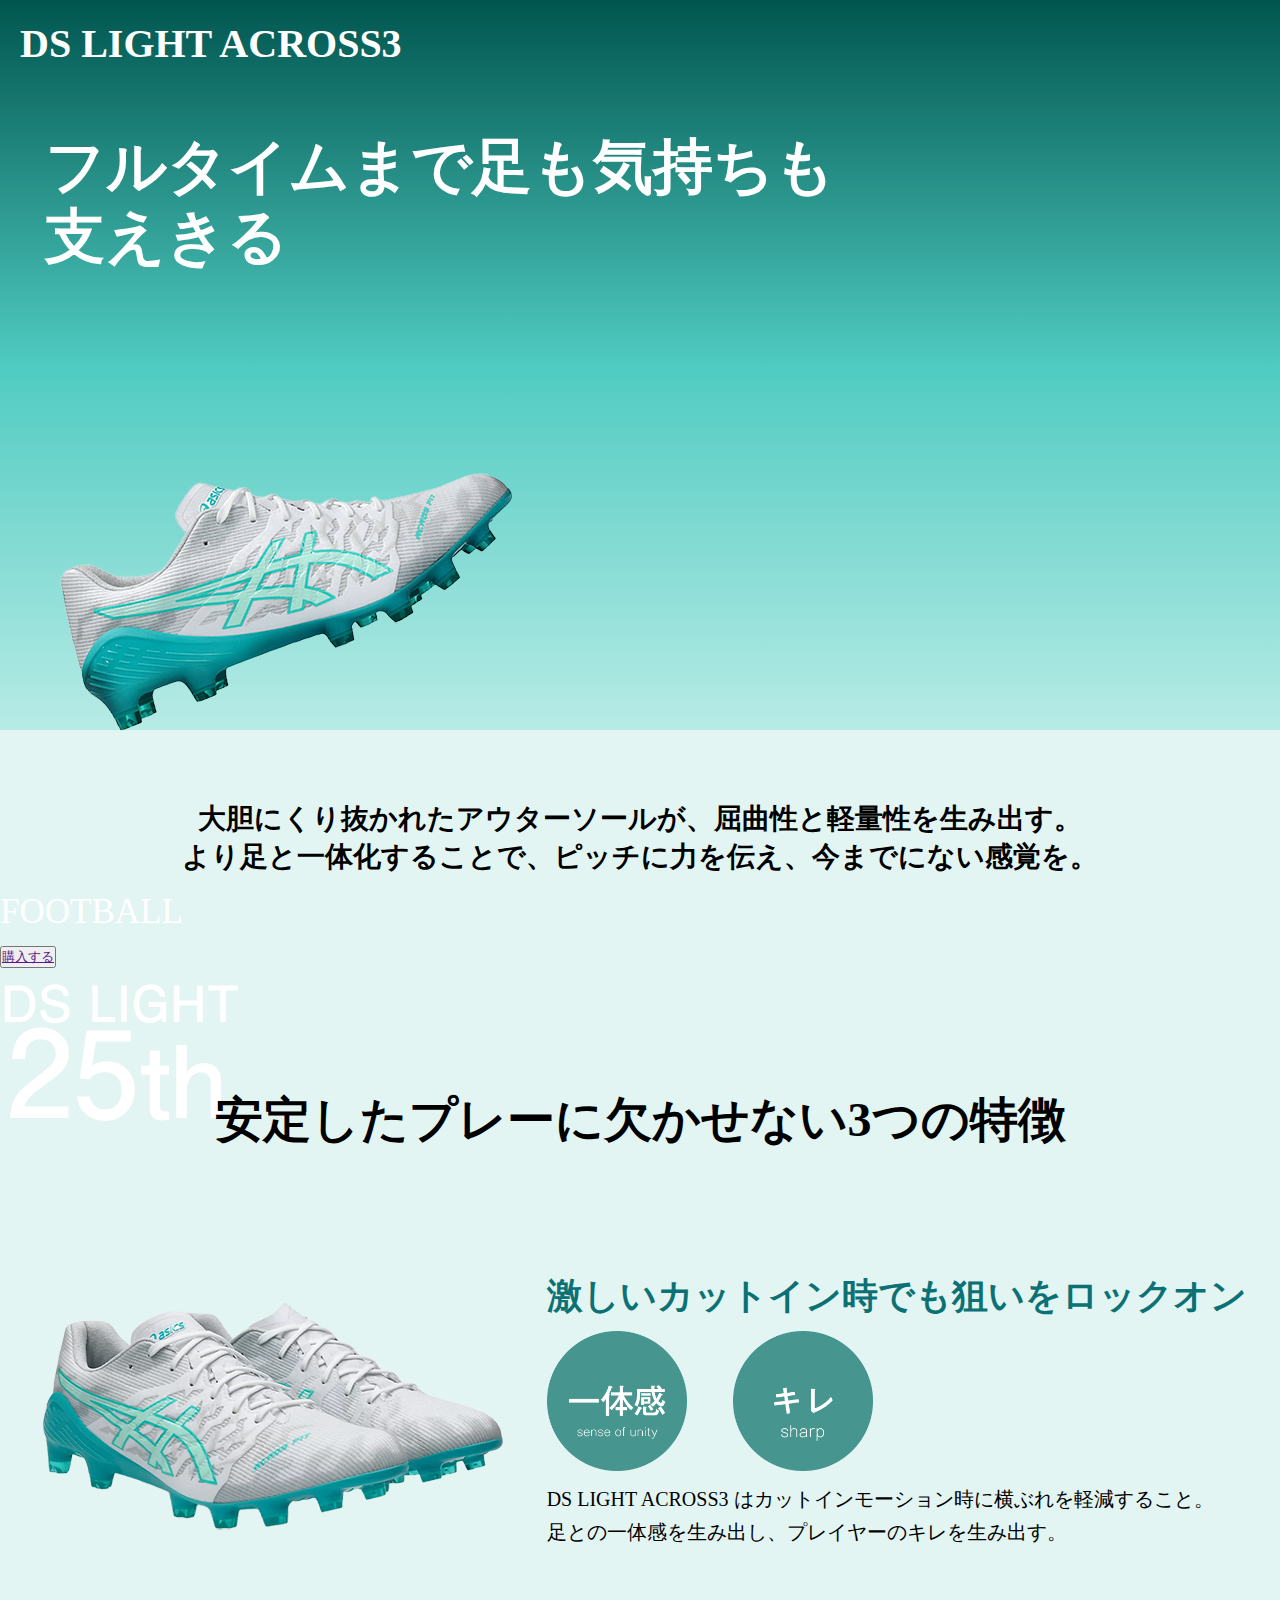
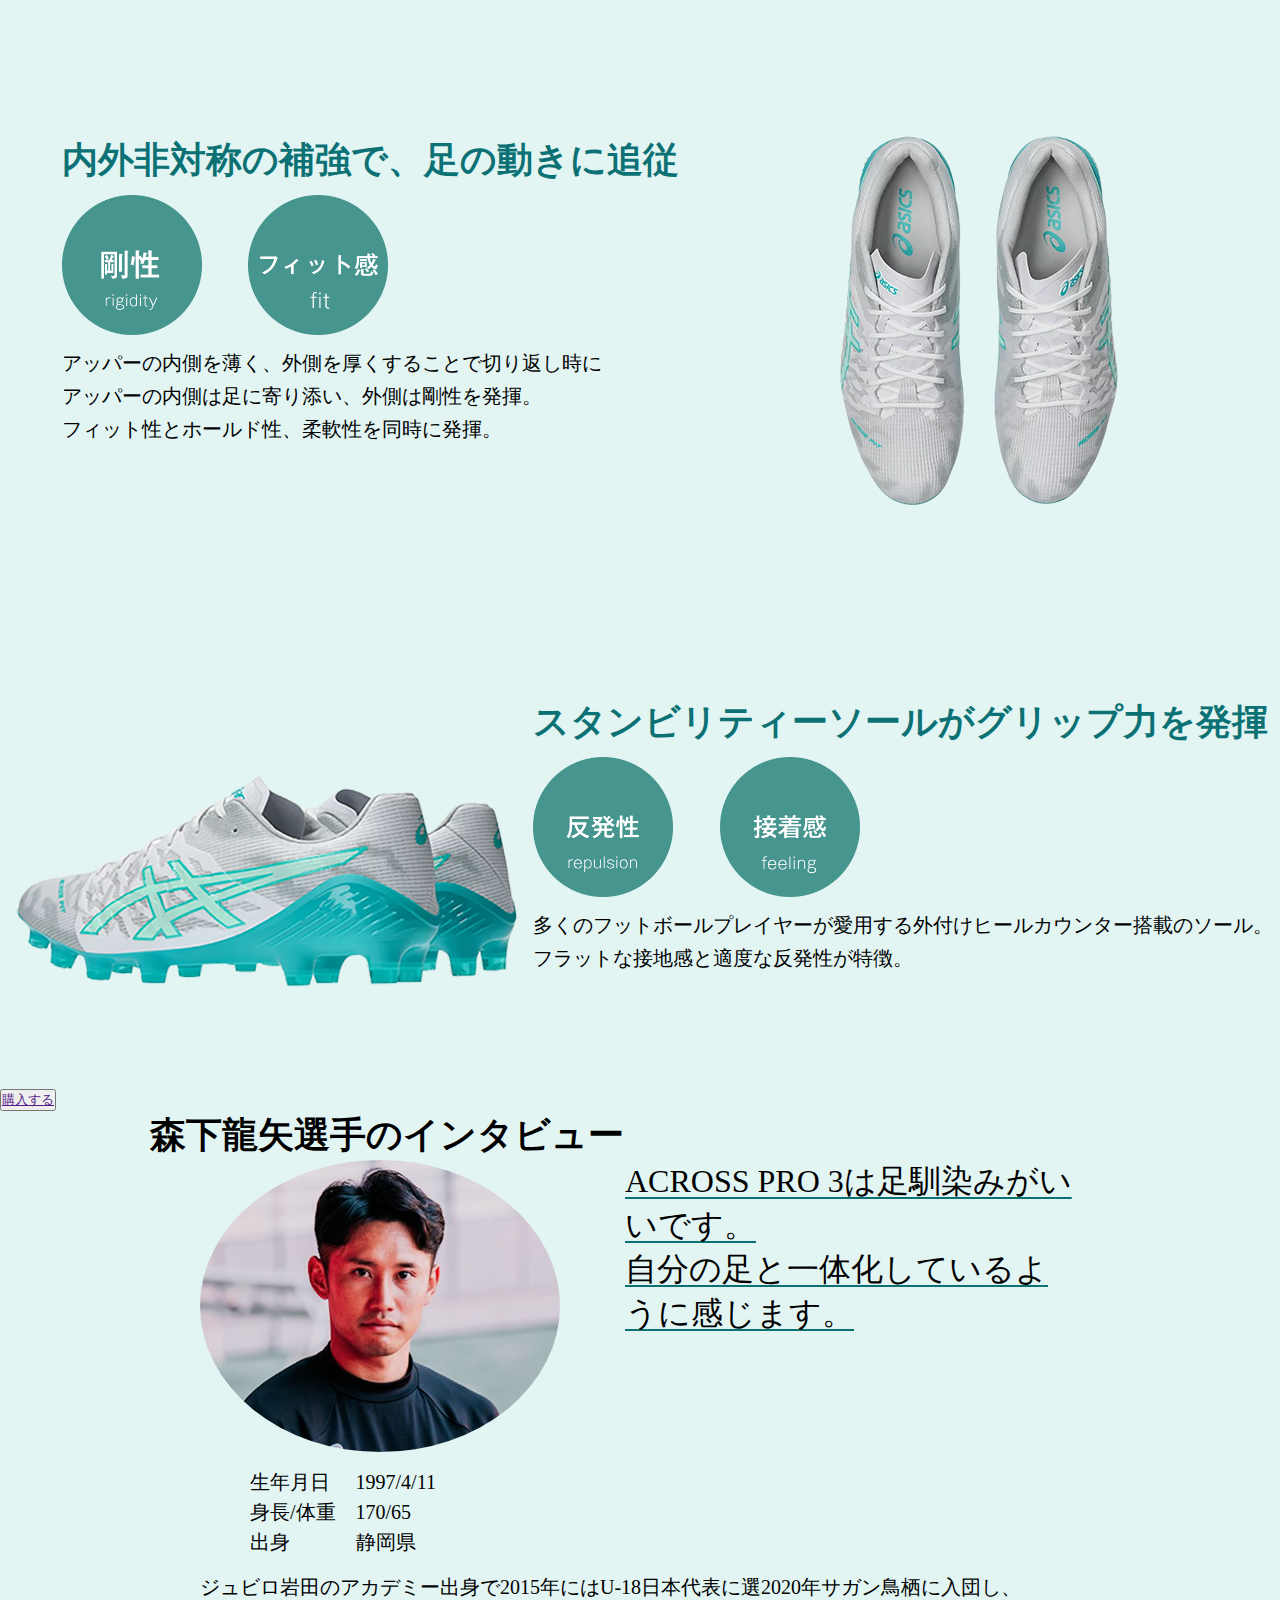
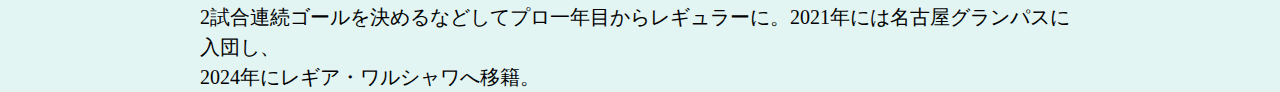
==== LP.html @ ebbb19d8 "テスト変更" ====
<!DOCTYPE html>
<html lang="ja">
<head>
    <meta charset="UTF-8">
    <meta name="viewport" content="width=device-width, initial-scale=1.0">
    <title>LP</title>
    <link rel="stylesheet" href="LP.css">
</head>
<body>
    <div></div>
    <section class="top">
        <h1>DS LIGHT ACROSS3</h1>
        <h2>フルタイムまで足も気持ちも<br>
            支えきる
        </h2>
        <picture class="top_img"><img src="img/top_light.png" alt="DS LIGHT ACROSS3写真"></picture>
        <p>FOOTBALL</p>
        <picture class="top_anniversary"><img src="img/25anniversary.png" alt="25周年記念"></picture>
    </section>

    <section class="main">
        <section class="explanation">
            <h1>大胆にくり抜かれたアウターソールが、屈曲性と軽量性を生み出す。<br>
                より足と一体化することで、ピッチに力を伝え、今までにない感覚を。</h1>
                <div>
                    <button><a href="">購入する</a></button>
                </div>
        </section>

        <section class="features">
            <h1>安定したプレーに欠かせない3つの特徴</h1>
        </section>
        <div class="sense_wrap">
            <picture><img src="img/main_3step_1.png" alt="DS LIGHT ACROSS3写真"></picture>
            <div class="sense_txt">
                <h2>激しいカットイン時でも狙いをロックオン</h2>
                <picture class="sense"><img src="img/sense_of_unity.png" alt="一体感"></picture>
                <picture class="sharp"><img src="img/sharp.png" alt="キレ"></picture>
                <p>DS LIGHT ACROSS3 はカットインモーション時に横ぶれを軽減すること。<br>
                    足との一体感を生み出し、プレイヤーのキレを生み出す。
                </p>
            </div>
        </div>

        <div class="rigidity_wrap">
            <div class="rigidity_txt">
                <h2>内外非対称の補強で、足の動きに追従</h2>
                <picture class="rigidity"><img src="img/rigidity.png" alt="剛性"></picture>
                <picture class="fit"><img src="img/fit.png" alt="フィット感"></picture>
                <p>
                    アッパーの内側を薄く、外側を厚くすることで切り返し時に<br>
                    アッパーの内側は足に寄り添い、外側は剛性を発揮。<br>
                    フィット性とホールド性、柔軟性を同時に発揮。
                </p>
            </div>
            <picture><img src="img/main_3step_2.png" alt="DS LIGHT ACROSS3写真"></picture>
        </div>

        <div class="repulsion_wrap">
            <picture><img src="img/main_3step_3.png" alt="DS LIGHT ACROSS3写真"></picture>
            <div class="repulsion_txt">
                <h2>スタンビリティーソールがグリップ力を発揮</h2>
                <picture class="repulsion"><img src="img/repulsion.png" alt="反発性"></picture>
                <picture class="feeling"><img src="img/feeling.png" alt="接着感"></picture>
                <p>
                    多くのフットボールプレイヤーが愛用する外付けヒールカウンター搭載のソール。<br>
                    フラットな接地感と適度な反発性が特徴。
                </p>
            </div>
        </div>

        <div>
            <button><a href="">購入する</a></button>
        </div>

        <div class="interview_wrap">
            <h1>森下龍矢選手のインタビュー</h1>
            <div class="interview">
                <img src="img/morishita.png" alt="森下龍矢選手">
                <p>
                    <span class="underline">
                        ACROSS PRO 3は足馴染みがいいです。<br>
                        自分の足と一体化しているように感じます。
                    </span>
                </p>
            </div>
            <div class="information_wrap">
                <div class="information">
                    <p>生年月日</p>
                    <p>身長/体重</p>
                    <p>出身</p>
                </div>
                <div class="information_detail">
                    <p>1997/4/11</p>
                    <p>170/65</p>
                    <p>静岡県</p>
                </div>
            </div>
            <p class="career">ジュビロ岩田のアカデミー出身で2015年にはU-18日本代表に選2020年サガン鳥栖に入団し、<br>
                2試合連続ゴールを決めるなどしてプロ一年目からレギュラーに。2021年には名古屋グランパスに入団し、<br>
                2024年にレギア・ワルシャワへ移籍。
            </p>
        </div>

    </section>
</body>
</html>
---- LP.css ----
*{
    margin: 0;
    padding: 0;
}

html{
    font-size: 62.5%;
}


.top{
    background: linear-gradient(#00564f,#4FCBC1,#B8EBE6);
    height: 73rem;
}


.top>h1{
    font-size: 4rem;
    color: #fff;
    font-family: 'A P-OTF Antique AN4+ ProN',serif;
    padding: 2rem;
}



.top>h2{
    font-size: 6rem;
    color: #fff;
    font-family: 'A P-OTF Futo Go B101 Pr6N',serif;
    line-height: 7rem;
    margin: 4.5rem;
}



.top>p{
    font-size: 3.5rem;
    color: #fff;
    font-family: 'A P-OTF Futo Go B101 Pr6N',serif;
}

.main{
    background-color: #E2F5F3;
}

.explanation>h1{
    font-size: 2.8rem;
    text-align: center;
    padding: 7rem;
}

.explanation>button{
    text-align: center;
}



.features h1{
    font-size: 4.8rem;
    font-family: 'A P-OTF Gothic MB101KS+ ProN', serif;
    text-align: center;
    margin: 12rem auto;
}

.sense_wrap{
    display: flex;
    justify-content: space-evenly;
}

.sense_txt{
    text-align: left;
}

.sense_txt h2{
    font-size: 3.6rem;
    font-family: 'A P-OTF Gothic MB101KS+ ProN', serif;
    color: #0B7174;
    margin-bottom: 1rem;
}

.sense_txt img{
    width: 14rem;
    height: 14rem;
}

.sense{
    margin-right: 2.2rem;
}

.sharp{
    margin-left: 2.2rem;
}

.sense_txt p{
    font-size: 2rem;
    font-family: 'A P-OTF Gothic MB101KS+ ProN', serif;
    font-weight: lighter;
    margin-top: 1rem;
    line-height: 3.3rem;
}

.rigidity_wrap{
    display: flex;
    justify-content: space-evenly;
    margin-top: 15rem;
}

.rigidity_txt{
    text-align: left;
}

.rigidity_txt h2{
    font-size: 3.6rem;
    font-family: 'A P-OTF Gothic MB101KS+ ProN', serif;
    color: #0B7174;
    margin-bottom: 1rem;
}

.rigidity_txt img{
    width: 14rem;
    height: 14rem;
}

.rigidity{
    margin-right: 2.2rem;
}

.fit{
    margin-left: 2.2rem;
}

.rigidity_txt p{
    font-size: 2rem;
    font-family: 'A P-OTF Gothic MB101KS+ ProN', serif;
    font-weight: lighter;
    margin-top: 1rem;
    line-height: 3.3rem;
}

.repulsion_wrap{
    display: flex;
    justify-content: space-evenly;
    margin-top: 15rem;
}

.repulsion_txt{
    text-align: left;
}

.repulsion_txt h2{
    font-size: 3.6rem;
    font-family: 'A P-OTF Gothic MB101KS+ ProN', serif;
    color: #0B7174;
    margin-bottom: 1rem;
}

.repulsion_txt img{
    width: 14rem;
    height: 14rem;
}

.repulsion{
    margin-right: 2.2rem;
}

.feeling{
    margin-left: 2.2rem;
}

.repulsion_txt p{
    font-size: 2rem;
    font-family: 'A P-OTF Gothic MB101KS+ ProN', serif;
    font-weight: lighter;
    margin-top: 1rem;
    line-height: 3.3rem;
}

.interview_wrap>h1{
    font-size: 3.6rem;
    font-family: 'A P-OTF Gothic MB101KS+ ProN', serif;
    text-align: left;
    margin-left: 15rem;
}

.interview{
    display: flex;
    gap: 6.5rem;
    margin: 0 20rem;
}

.interview img{
    border-radius: 50%;
}

.interview p{
    font-size: 3.2rem;
    font-family: 'A P-OTF Gothic MB101KS+ ProN', serif;
}

.information_wrap{
    display: flex;
    line-height: 3rem;
    margin: 1.5rem 25rem;
}
.career{
    font-size: 2rem;
    font-family: 'A P-OTF Gothic MB101KS+ ProN', serif;
    font-weight: lighter;
    text-align: left;
    line-height: 3rem;
    margin: 0 20rem;
}


.information p{
    font-size: 2rem;
    font-family: 'A P-OTF Gothic MB101KS+ ProN', serif;
}

.information_detail{
    font-size: 2rem;
    font-family: 'A P-OTF Gothic MB101KS+ ProN', serif;
    margin-left: 2rem;
}

.underline{
    text-decoration: underline;
    text-decoration-color: #0B7174;
    text-decoration-thickness: 0.2rem;
    text-underline-offset: 0.5rem;
}
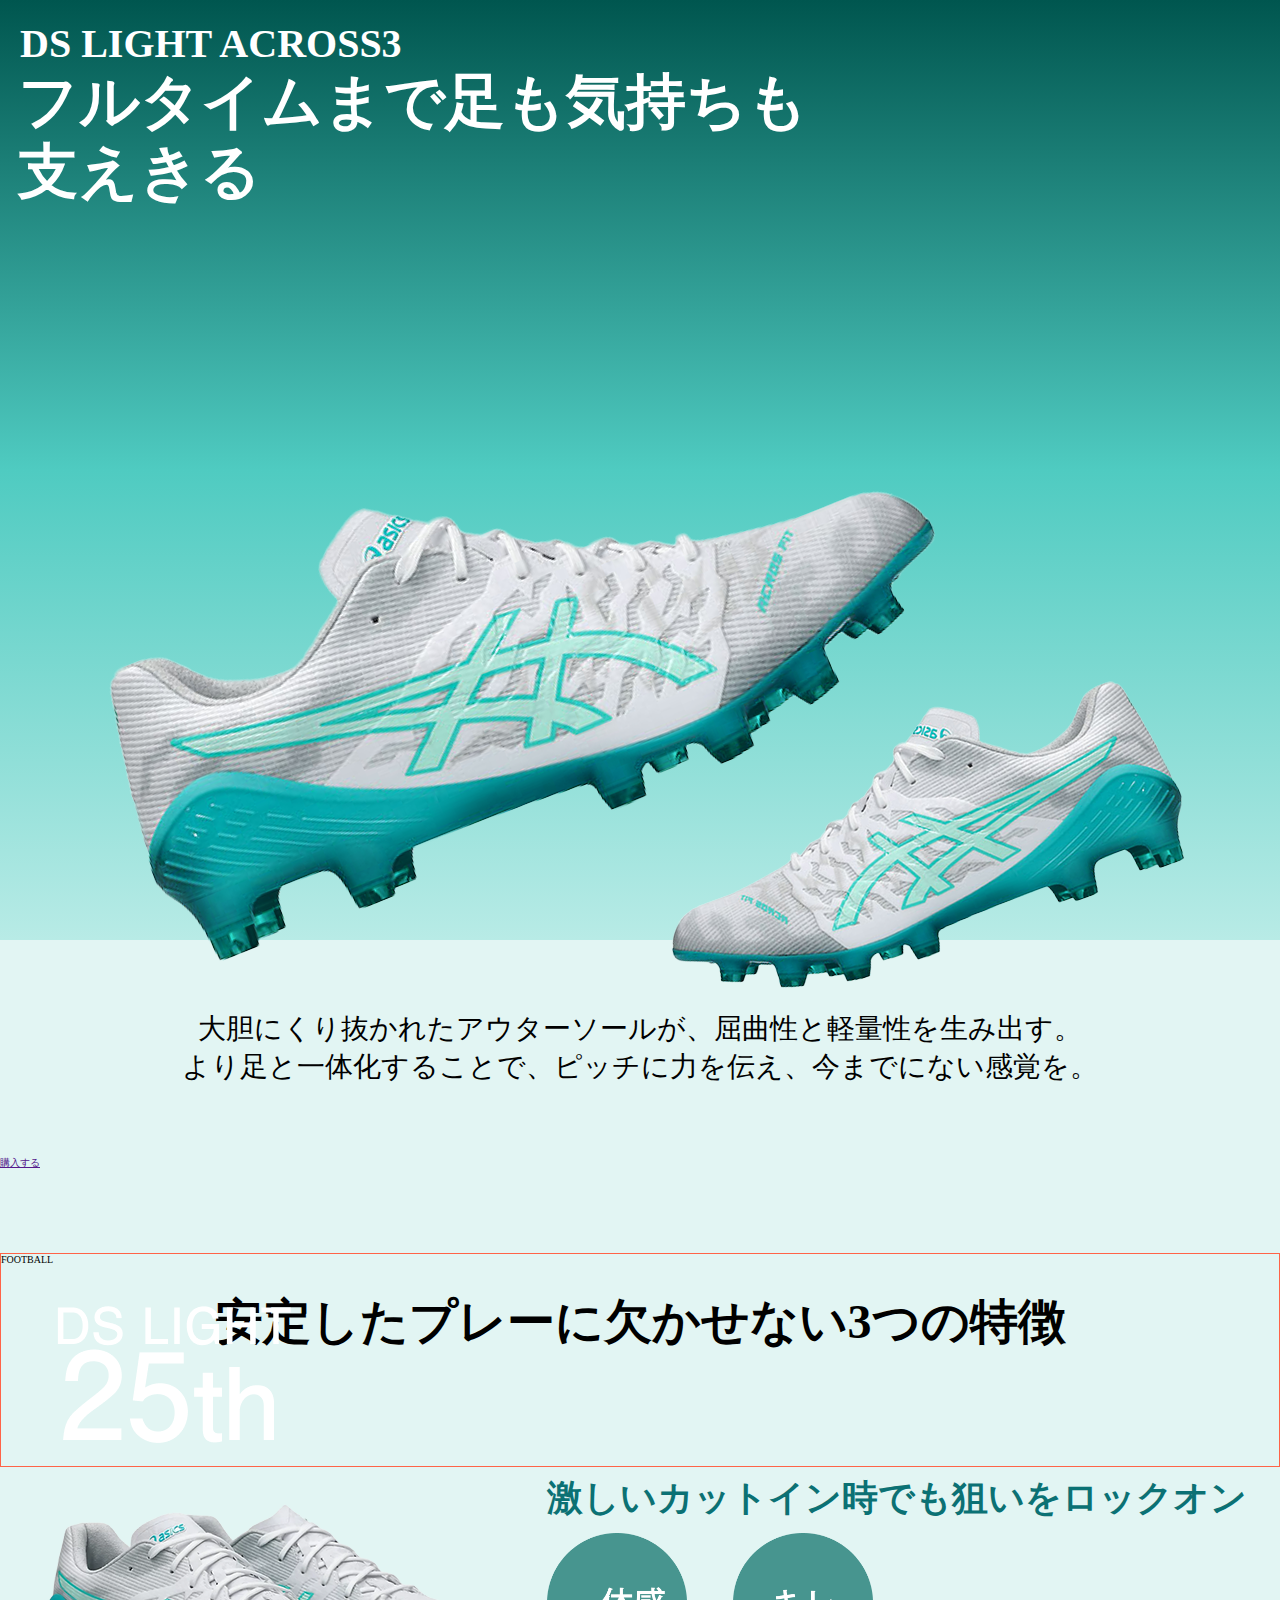
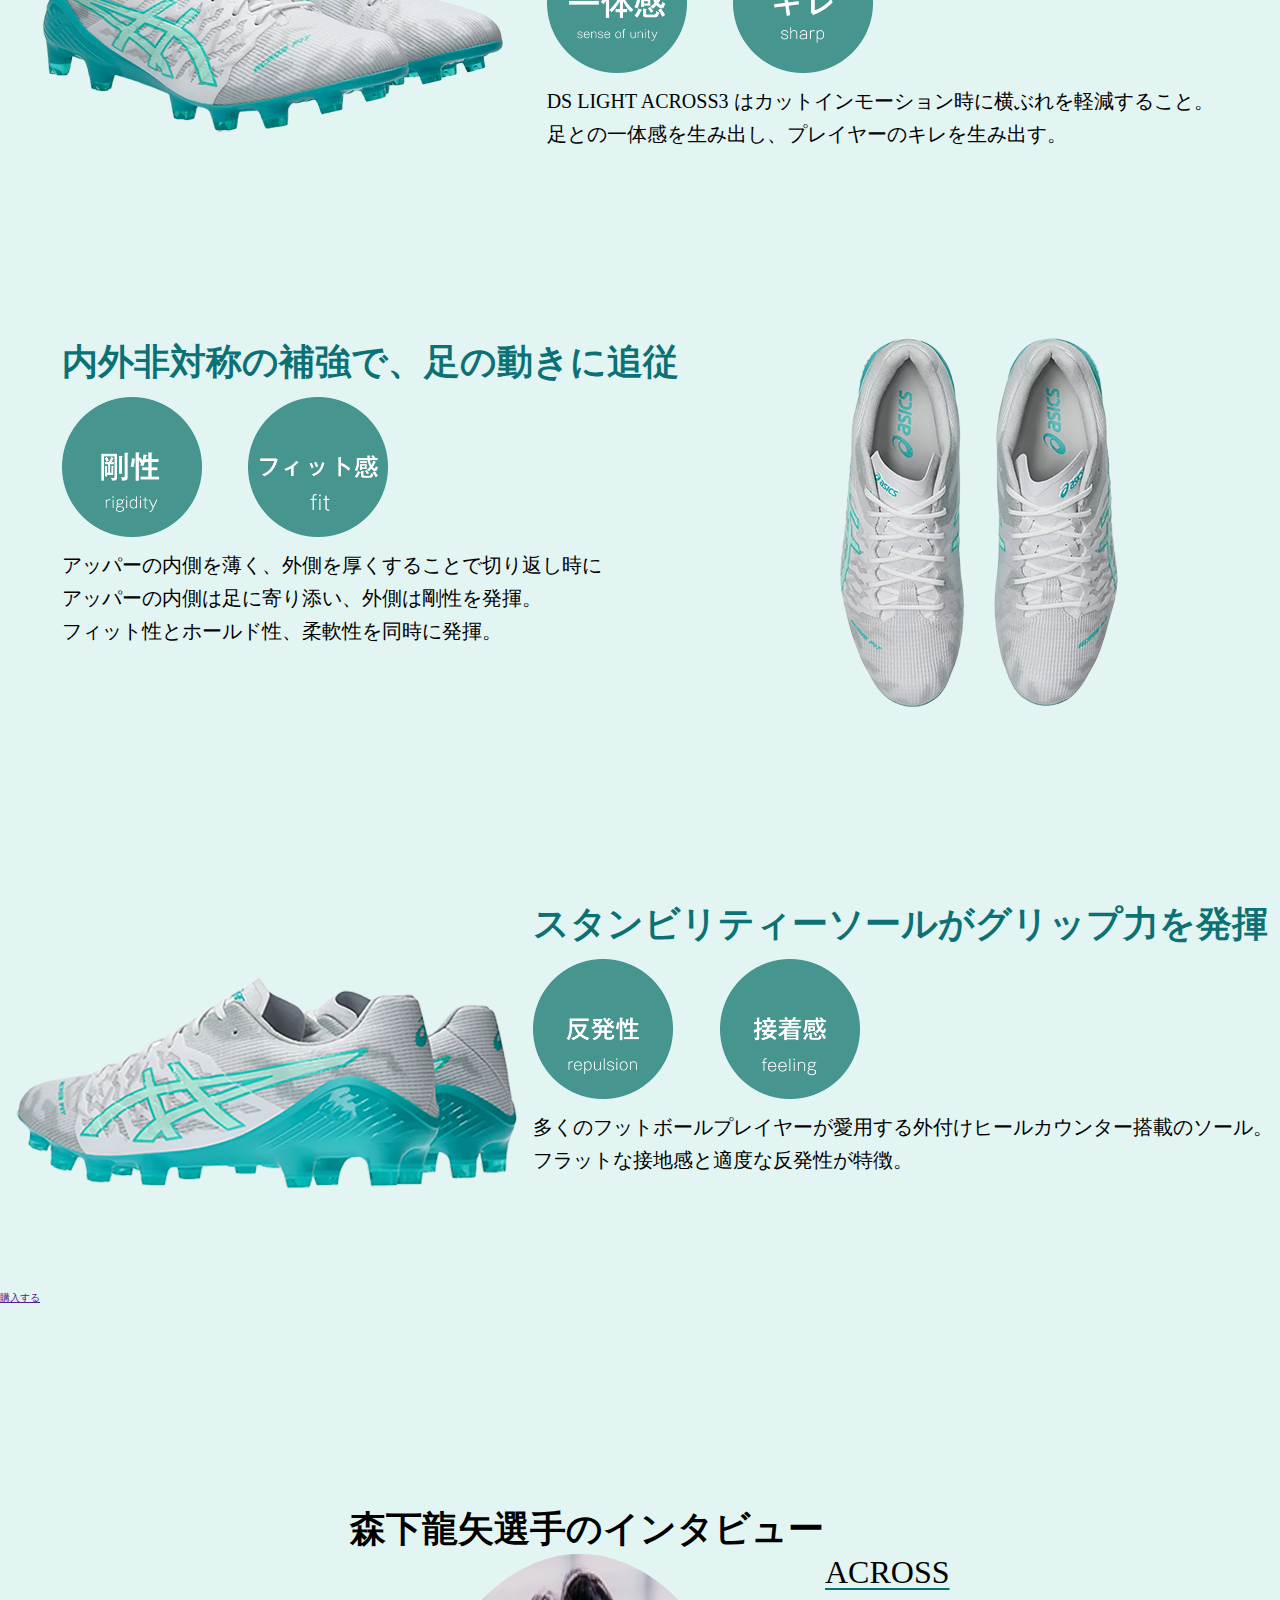
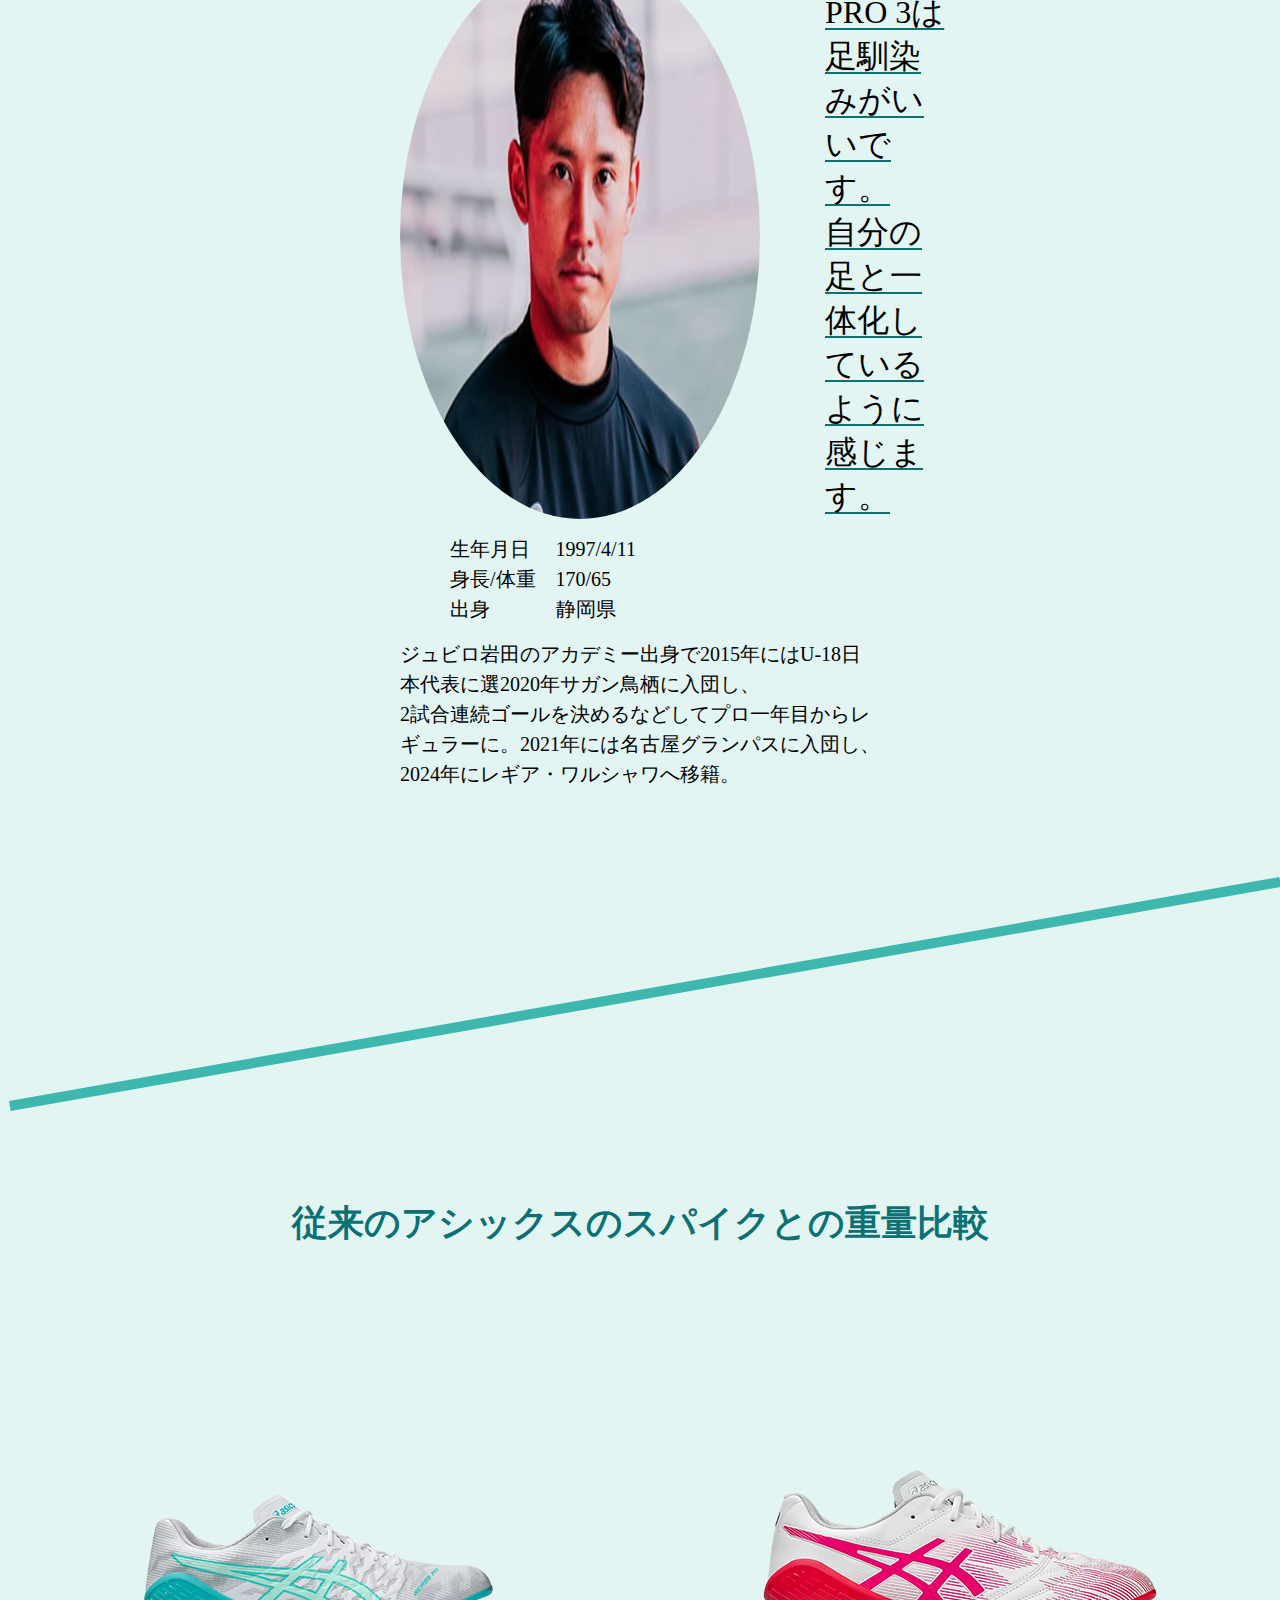
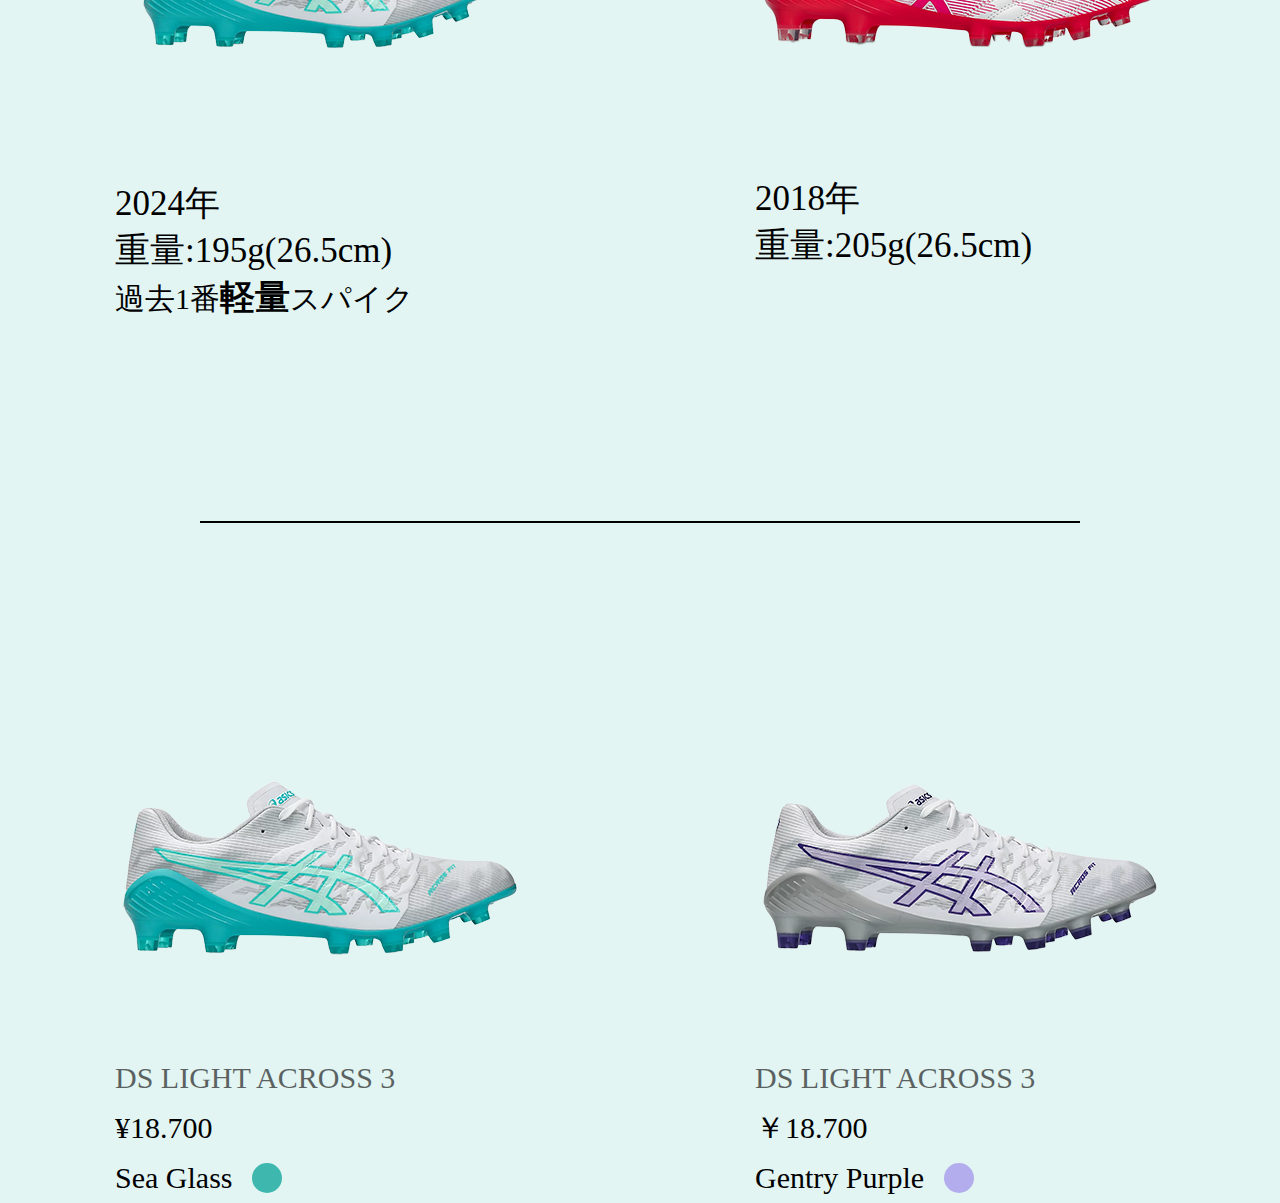
==== commit 80d0ab1b: "LP途中" ====
--- a/LP.html
+++ b/LP.html
@@ -4,18 +4,21 @@
     <meta charset="UTF-8">
     <meta name="viewport" content="width=device-width, initial-scale=1.0">
     <title>LP</title>
-    <link rel="stylesheet" href="LP.css">
+    <link rel="stylesheet" href="css/LP.css">
+    <link rel="stylesheet" href="css/ress.css">
 </head>
 <body>
-    <div></div>
     <section class="top">
-        <h1>DS LIGHT ACROSS3</h1>
-        <h2>フルタイムまで足も気持ちも<br>
-            支えきる
-        </h2>
-        <picture class="top_img"><img src="img/top_light.png" alt="DS LIGHT ACROSS3写真"></picture>
-        <p>FOOTBALL</p>
-        <picture class="top_anniversary"><img src="img/25anniversary.png" alt="25周年記念"></picture>
+            <h1>DS LIGHT ACROSS3</h1>
+            <h2>
+                フルタイムまで足も気持ちも<br>
+                支えきる
+            </h2>
+        <picture class="top_img"><img src="img/top_img.png" alt="DS LIGHT ACROSS3写真"></picture>
+        <div class="logo">
+            <p>FOOTBALL</p>
+            <picture class="top_anniversary"><img src="img/25anniversary.png" alt="25周年記念"></picture>
+        </div>
     </section>
 
     <section class="main">
@@ -27,7 +30,7 @@
                 </div>
         </section>
 
-        <section class="features">
+        <section class="features center">
             <h1>安定したプレーに欠かせない3つの特徴</h1>
         </section>
         <div class="sense_wrap">
@@ -102,6 +105,50 @@
             </p>
         </div>
 
+        <div class="diagonal_line"></div>
+
+        <section class="comparison_wrap">
+            <h1>従来のアシックスのスパイクとの重量比較</h1>
+            <div class="comparison">
+                <div class="blue_spike">
+                    <img src="img/light_blue_spike.png" alt="水色スパイク">
+                    <p class="year">2024年</p>
+                    <p class="weight">重量:195g(26.5cm)</p>
+                    <p class="light_weight">過去1番<span>軽量</span>スパイク</p>
+                </div>
+                <div class="old_spike">
+                    <img src="img/old_spike.png" alt="2018年のスパイク">
+                    <div class="old_txt">
+                        <p class="year">2018年</p>
+                        <p class="weight">重量:205g(26.5cm)</p>
+                    </div>
+                </div>
+            </div>
+        </section>
+        <hr>
+
+        <div class="merchandise_wrap">
+            <div class="sea_glass_spike">
+                <img src="img/sea_glass.png" alt="水色のスパイク">
+                <p class="ds_light">DS LIGHT ACROSS 3</p>
+                <p>¥18.700</p>
+                <div class="sea_glass">
+                    <p>Sea Glass</p>
+                    <div class="circle_sea_glass"></div>
+                </div>
+            </div>
+            <div class="purple_spike">
+                <img src="img/purple.png" alt="紫色のスパイク">
+                <p class="ds_light">DS LIGHT ACROSS 3</p>
+                <p>￥18.700</p>
+                <div class="purple">
+                    <p>Gentry Purple</p>
+                    <div class="circle_purple"></div>
+                </div>
+            </div>
+        </div>
+
+
     </section>
 </body>
 </html>--- a/css/LP.css
+++ b/css/LP.css
@@ -0,0 +1,358 @@
+*{
+    margin: 0;
+    padding: 0;
+}
+
+html{
+    font-size: 62.5%;
+}
+
+.center {
+    text-align: center;
+}
+
+.top{
+    position: relative;
+    background: linear-gradient(#00564f,#4FCBC1,#B8EBE6);
+    height: 94rem;
+}
+
+
+.top>h1{
+    font-size: 4rem;
+    color: #fff;
+    font-family: 'A P-OTF Antique AN4+ ProN',serif;
+    padding: 2rem 2rem 0;
+}
+
+
+
+.top>h2{
+    font-size: 6rem;
+    color: #fff;
+    font-family: 'A P-OTF Futo Go B101 Pr6N',serif;
+    line-height: 7rem;
+    padding: 0 1.8rem;
+}
+
+.top_img{
+    transform: translate(-50%, -50%);
+}
+
+.logo{
+    display: flex;
+    border: 1px solid tomato;
+}
+
+.top>p{
+    font-size: 3.5rem;
+    color: #fff;
+    font-family: 'A P-OTF Futo Go B101 Pr6N',serif;
+}
+
+.main{
+    background-color: #E2F5F3;
+}
+
+.explanation>h1{
+    font-size: 2.8rem;
+    text-align: center;
+    font-weight: lighter;
+    padding: 7rem;
+}
+
+.explanation>button{
+    text-align: center;
+}
+
+
+
+.features h1{
+    font-size: 4.8rem;
+    font-family: 'A P-OTF Gothic MB101KS+ ProN', serif;
+    text-align: center;
+    margin: 12rem auto;
+}
+
+.sense_wrap{
+    display: flex;
+    justify-content: space-evenly;
+}
+
+.sense_txt{
+    text-align: left;
+}
+
+.sense_txt h2{
+    font-size: 3.6rem;
+    font-family: 'A P-OTF Gothic MB101KS+ ProN', serif;
+    color: #0B7174;
+    margin-bottom: 1rem;
+}
+
+.sense_txt img{
+    width: 14rem;
+    height: 14rem;
+}
+
+.sense{
+    margin-right: 2.2rem;
+}
+
+.sharp{
+    margin-left: 2.2rem;
+}
+
+.sense_txt p{
+    font-size: 2rem;
+    font-family: 'A P-OTF Gothic MB101KS+ ProN', serif;
+    font-weight: lighter;
+    margin-top: 1rem;
+    line-height: 3.3rem;
+}
+
+.rigidity_wrap{
+    display: flex;
+    justify-content: space-evenly;
+    margin-top: 15rem;
+}
+
+.rigidity_txt{
+    text-align: left;
+}
+
+.rigidity_txt h2{
+    font-size: 3.6rem;
+    font-family: 'A P-OTF Gothic MB101KS+ ProN', serif;
+    color: #0B7174;
+    margin-bottom: 1rem;
+}
+
+.rigidity_txt img{
+    width: 14rem;
+    height: 14rem;
+}
+
+.rigidity{
+    margin-right: 2.2rem;
+}
+
+.fit{
+    margin-left: 2.2rem;
+}
+
+.rigidity_txt p{
+    font-size: 2rem;
+    font-family: 'A P-OTF Gothic MB101KS+ ProN', serif;
+    font-weight: lighter;
+    margin-top: 1rem;
+    line-height: 3.3rem;
+}
+
+.repulsion_wrap{
+    display: flex;
+    justify-content: space-evenly;
+    margin-top: 15rem;
+}
+
+.repulsion_txt{
+    text-align: left;
+}
+
+.repulsion_txt h2{
+    font-size: 3.6rem;
+    font-family: 'A P-OTF Gothic MB101KS+ ProN', serif;
+    color: #0B7174;
+    margin-bottom: 1rem;
+}
+
+.repulsion_txt img{
+    width: 14rem;
+    height: 14rem;
+}
+
+.repulsion{
+    margin-right: 2.2rem;
+}
+
+.feeling{
+    margin-left: 2.2rem;
+}
+
+.repulsion_txt p{
+    font-size: 2rem;
+    font-family: 'A P-OTF Gothic MB101KS+ ProN', serif;
+    font-weight: lighter;
+    margin-top: 1rem;
+    line-height: 3.3rem;
+}
+
+
+.interview_wrap{
+    margin: 20rem 20rem 0;
+}
+
+.interview_wrap>h1{
+    font-size: 3.6rem;
+    font-family: 'A P-OTF Gothic MB101KS+ ProN', serif;
+    text-align: left;
+    margin-left: 15rem;
+}
+
+.interview{
+    display: flex;
+    gap: 6.5rem;
+    margin: 0 20rem;
+}
+
+.interview img{
+    border-radius: 50%;
+}
+
+.interview p{
+    font-size: 3.2rem;
+    font-family: 'A P-OTF Gothic MB101KS+ ProN', serif;
+}
+
+.information_wrap{
+    display: flex;
+    line-height: 3rem;
+    margin: 1.5rem 25rem;
+}
+.career{
+    font-size: 2rem;
+    font-family: 'A P-OTF Gothic MB101KS+ ProN', serif;
+    font-weight: lighter;
+    text-align: left;
+    line-height: 3rem;
+    margin: 0 20rem;
+}
+
+
+.information p{
+    font-size: 2rem;
+    font-family: 'A P-OTF Gothic MB101KS+ ProN', serif;
+}
+
+.information_detail{
+    font-size: 2rem;
+    font-family: 'A P-OTF Gothic MB101KS+ ProN', serif;
+    margin-left: 2rem;
+}
+
+.underline{
+    text-decoration: underline;
+    text-decoration-color: #0B7174;
+    text-decoration-thickness: 0.2rem;
+    text-underline-offset: 0.5rem;
+}
+
+.diagonal_line{
+    width: 100%;
+    height: 100%;
+    border: 0.5rem solid #3EB8AE;
+    transform: rotate(-10deg);
+    margin: 20rem auto;
+}
+
+.comparison_wrap>h1{
+    font-size: 3.6rem;
+    font-family: 'A P-OTF Gothic MB101KS+ ProN', serif;
+    color: #0B7174;
+    text-align: center;
+    margin: 12rem auto;
+}
+
+
+.comparison{
+    display: flex;
+    justify-content: space-around;
+}
+
+.year{
+    font-size: 3.5rem;
+    font-family: 'A P-OTF Gothic MB101KS+ ProN', serif;
+}
+
+.weight{
+    font-size: 3.5rem;
+    font-family: 'A P-OTF Gothic MB101KS+ ProN', serif;
+    font-weight: lighter;
+}
+
+.light_weight{
+    font-size: 3rem;
+    font-family: 'A P-OTF Gothic MB101KS+ ProN', serif;
+    font-weight: lighter;
+}
+
+.light_weight>span{
+    font-size: 3.5rem;
+    font-weight: bold;
+}
+
+.old_spike{
+    margin-top: -0.5rem;
+}
+
+hr{
+    border: 1px solid #000;
+    margin: 20rem;
+}
+
+.merchandise_wrap{
+    display: flex;
+    justify-content: space-around;
+}
+
+.sea_glass_spike{
+    flex-direction: column;
+    line-height: 5rem;
+}
+
+.sea_glass_spike p{
+    font-size: 3rem;
+    font-family: 'A P-OTF Gothic MB101KS+ ProN', serif;
+    text-align: left;
+}
+
+.sea_glass{
+    display: flex;
+    align-items: center;
+    gap: 2rem;
+}
+
+.circle_sea_glass{
+    height: 3rem;
+    width: 3rem;
+    background-color: #3EB8AE;
+    border-radius: 50%;
+}
+
+.purple_spike{
+    flex-direction: column;
+    line-height: 5rem;
+}
+
+.purple_spike p{
+    font-size: 3rem;
+    font-family: 'A P-OTF Gothic MB101KS+ ProN', serif;
+    text-align: left;
+}
+
+.purple{
+    display: flex;
+    align-items: center;
+    gap: 2rem;
+}
+
+.circle_purple{
+    height: 3rem;
+    width: 3rem;
+    background-color: #B3ADED;
+    border-radius: 50%;
+}
+
+.ds_light{
+    opacity: 60%;
+}--- a/css/ress.css
+++ b/css/ress.css
@@ -0,0 +1,335 @@
+/*!
+ * ress.css • v1.1.2
+ * MIT License
+ * github.com/filipelinhares/ress
+ */
+
+/* # =================================================================
+   # Global selectors
+   # ================================================================= */
+
+html {
+  box-sizing: content-box;
+  overflow-y: scroll; /* All browsers without overlaying scrollbars */
+  -webkit-text-size-adjust: 100%; /* iOS 8+ */
+}
+
+*,
+::before,
+::after {
+  box-sizing: inherit;
+}
+
+::before,
+::after {
+  text-decoration: inherit; /* Inherit text-decoration and vertical align to ::before and ::after pseudo elements */
+  vertical-align: inherit;
+}
+
+/* Remove margin, padding of all elements and set background-no-repeat as default */
+* {
+  background-repeat: no-repeat; /* Set `background-repeat: no-repeat` to all elements */
+  padding: 0; /* Reset `padding` and `margin` of all elements */
+  margin: 0;
+}
+
+/* # =================================================================
+   # General elements
+   # ================================================================= */
+
+/* Add the correct display in iOS 4-7.*/
+audio:not([controls]) {
+  display: none;
+  height: 0;
+}
+
+hr {
+  overflow: visible; /* Show the overflow in Edge and IE */
+}
+
+/*
+* Correct `block` display not defined for any HTML5 element in IE 8/9
+* Correct `block` display not defined for `details` or `summary` in IE 10/11
+* and Firefox
+* Correct `block` display not defined for `main` in IE 11
+*/
+article,
+aside,
+details,
+figcaption,
+figure,
+footer,
+header,
+main,
+menu,
+nav,
+section,
+summary {
+  display: block;
+}
+
+summary {
+  display: list-item; /* Add the correct display in all browsers */
+}
+
+small {
+  font-size: 80%; /* Set font-size to 80% in `small` elements */
+}
+
+[hidden],
+template {
+  display: none; /* Add the correct display in IE */
+}
+
+abbr[title] {
+  border-bottom: 1px dotted; /* Add a bordered underline effect in all browsers */
+  text-decoration: none; /* Remove text decoration in Firefox 40+ */
+}
+
+a {
+  background-color: transparent; /* Remove the gray background on active links in IE 10 */
+  -webkit-text-decoration-skip: objects; /* Remove gaps in links underline in iOS 8+ and Safari 8+ */
+}
+
+a:active,
+a:hover {
+  outline-width: 0; /* Remove the outline when hovering in all browsers */
+}
+
+code,
+kbd,
+pre,
+samp {
+  font-family: monospace, monospace; /* Specify the font family of code elements */
+}
+
+b,
+strong {
+  font-weight: bolder; /* Correct style set to `bold` in Edge 12+, Safari 6.2+, and Chrome 18+ */
+}
+
+dfn {
+  font-style: italic; /* Address styling not present in Safari and Chrome */
+}
+
+/* Address styling not present in IE 8/9 */
+mark {
+  background-color: #ff0;
+  color: #000;
+}
+
+/* https://gist.github.com/unruthless/413930 */
+sub,
+sup {
+  font-size: 75%;
+  line-height: 0;
+  position: relative;
+  vertical-align: baseline;
+}
+
+sub {
+  bottom: -0.25em;
+}
+
+sup {
+  top: -0.5em;
+}
+
+/* # =================================================================
+   # Forms
+   # ================================================================= */
+
+input {
+  border-radius: 0;
+}
+
+/* Apply cursor pointer to button elements */
+button,
+[type="button"],
+[type="reset"],
+[type="submit"],
+[role="button"] {
+  cursor: pointer;
+}
+
+/* Replace pointer cursor in disabled elements */
+[disabled] {
+  cursor: default;
+}
+
+[type="number"] {
+  width: auto; /* Firefox 36+ */
+}
+
+[type="search"] {
+  -webkit-appearance: textfield; /* Safari 8+ */
+}
+
+[type="search"]::-webkit-search-cancel-button,
+[type="search"]::-webkit-search-decoration {
+  -webkit-appearance: none; /* Safari 8 */
+}
+
+textarea {
+  overflow: auto; /* Internet Explorer 11+ */
+  resize: vertical; /* Specify textarea resizability */
+}
+
+button,
+input,
+optgroup,
+select,
+textarea {
+  font: inherit; /* Specify font inheritance of form elements */
+}
+
+optgroup {
+  font-weight: bold; /* Restore the font weight unset by the previous rule. */
+}
+
+button {
+  overflow: visible; /* Address `overflow` set to `hidden` in IE 8/9/10/11 */
+}
+
+/* Remove inner padding and border in Firefox 4+ */
+button::-moz-focus-inner,
+[type="button"]::-moz-focus-inner,
+[type="reset"]::-moz-focus-inner,
+[type="submit"]::-moz-focus-inner {
+  border-style: 0;
+  padding: 0;
+}
+
+/* Replace focus style removed in the border reset above */
+button:-moz-focusring,
+[type="button"]::-moz-focus-inner,
+[type="reset"]::-moz-focus-inner,
+[type="submit"]::-moz-focus-inner {
+  outline: 1px dotted ButtonText;
+}
+
+button,
+html [type="button"], /* Prevent a WebKit bug where (2) destroys native `audio` and `video`controls in Android 4 */
+[type="reset"],
+[type="submit"] {
+  -webkit-appearance: button; /* Correct the inability to style clickable types in iOS */
+}
+
+button,
+select {
+  text-transform: none; /* Firefox 40+, Internet Explorer 11- */
+}
+
+/* Remove the default button styling in all browsers */
+button,
+input,
+select,
+textarea {
+  background-color: transparent;
+  border-style: none;
+  color: inherit;
+}
+
+/* Style select like a standard input */
+select {
+  -moz-appearance: none; /* Firefox 36+ */
+  -webkit-appearance: none; /* Chrome 41+ */
+}
+
+select::-ms-expand {
+  display: none; /* Internet Explorer 11+ */
+}
+
+select::-ms-value {
+  color: currentColor; /* Internet Explorer 11+ */
+}
+
+legend {
+  border: 0; /* Correct `color` not being inherited in IE 8/9/10/11 */
+  color: inherit; /* Correct the color inheritance from `fieldset` elements in IE */
+  display: table; /* Correct the text wrapping in Edge and IE */
+  max-width: 100%; /* Correct the text wrapping in Edge and IE */
+  white-space: normal; /* Correct the text wrapping in Edge and IE */
+}
+
+::-webkit-file-upload-button {
+  -webkit-appearance: button; /* Correct the inability to style clickable types in iOS and Safari */
+  font: inherit; /* Change font properties to `inherit` in Chrome and Safari */
+}
+
+[type="search"] {
+  -webkit-appearance: textfield; /* Correct the odd appearance in Chrome and Safari */
+  outline-offset: -2px; /* Correct the outline style in Safari */
+}
+
+/* # =================================================================
+   # Specify media element style
+   # ================================================================= */
+
+img {
+  border-style: none; /* Remove border when inside `a` element in IE 8/9/10 */
+}
+
+/* Add the correct vertical alignment in Chrome, Firefox, and Opera */
+progress {
+  vertical-align: baseline;
+}
+
+svg:not(:root) {
+  overflow: hidden; /* Internet Explorer 11- */
+}
+
+audio,
+canvas,
+progress,
+video {
+  display: inline-block; /* Internet Explorer 11+, Windows Phone 8.1+ */
+}
+
+/* # =================================================================
+   # Accessibility
+   # ================================================================= */
+
+/* Hide content from screens but not screenreaders */
+@media screen {
+  [hidden~="screen"] {
+    display: inherit;
+  }
+  [hidden~="screen"]:not(:active):not(:focus):not(:target) {
+    position: absolute !important;
+    clip: rect(0 0 0 0) !important;
+  }
+}
+
+/* Specify the progress cursor of updating elements */
+[aria-busy="true"] {
+  cursor: progress;
+}
+
+/* Specify the pointer cursor of trigger elements */
+[aria-controls] {
+  cursor: pointer;
+}
+
+/* Specify the unstyled cursor of disabled, not-editable, or otherwise inoperable elements */
+[aria-disabled] {
+  cursor: default;
+}
+
+/* # =================================================================
+   # Selection
+   # ================================================================= */
+
+/* Specify text selection background color and omit drop shadow */
+
+::-moz-selection {
+  background-color: #b3d4fc; /* Required when declaring ::selection */
+  color: #000;
+  text-shadow: none;
+}
+
+::selection {
+  background-color: #b3d4fc; /* Required when declaring ::selection */
+  color: #000;
+  text-shadow: none;
+}
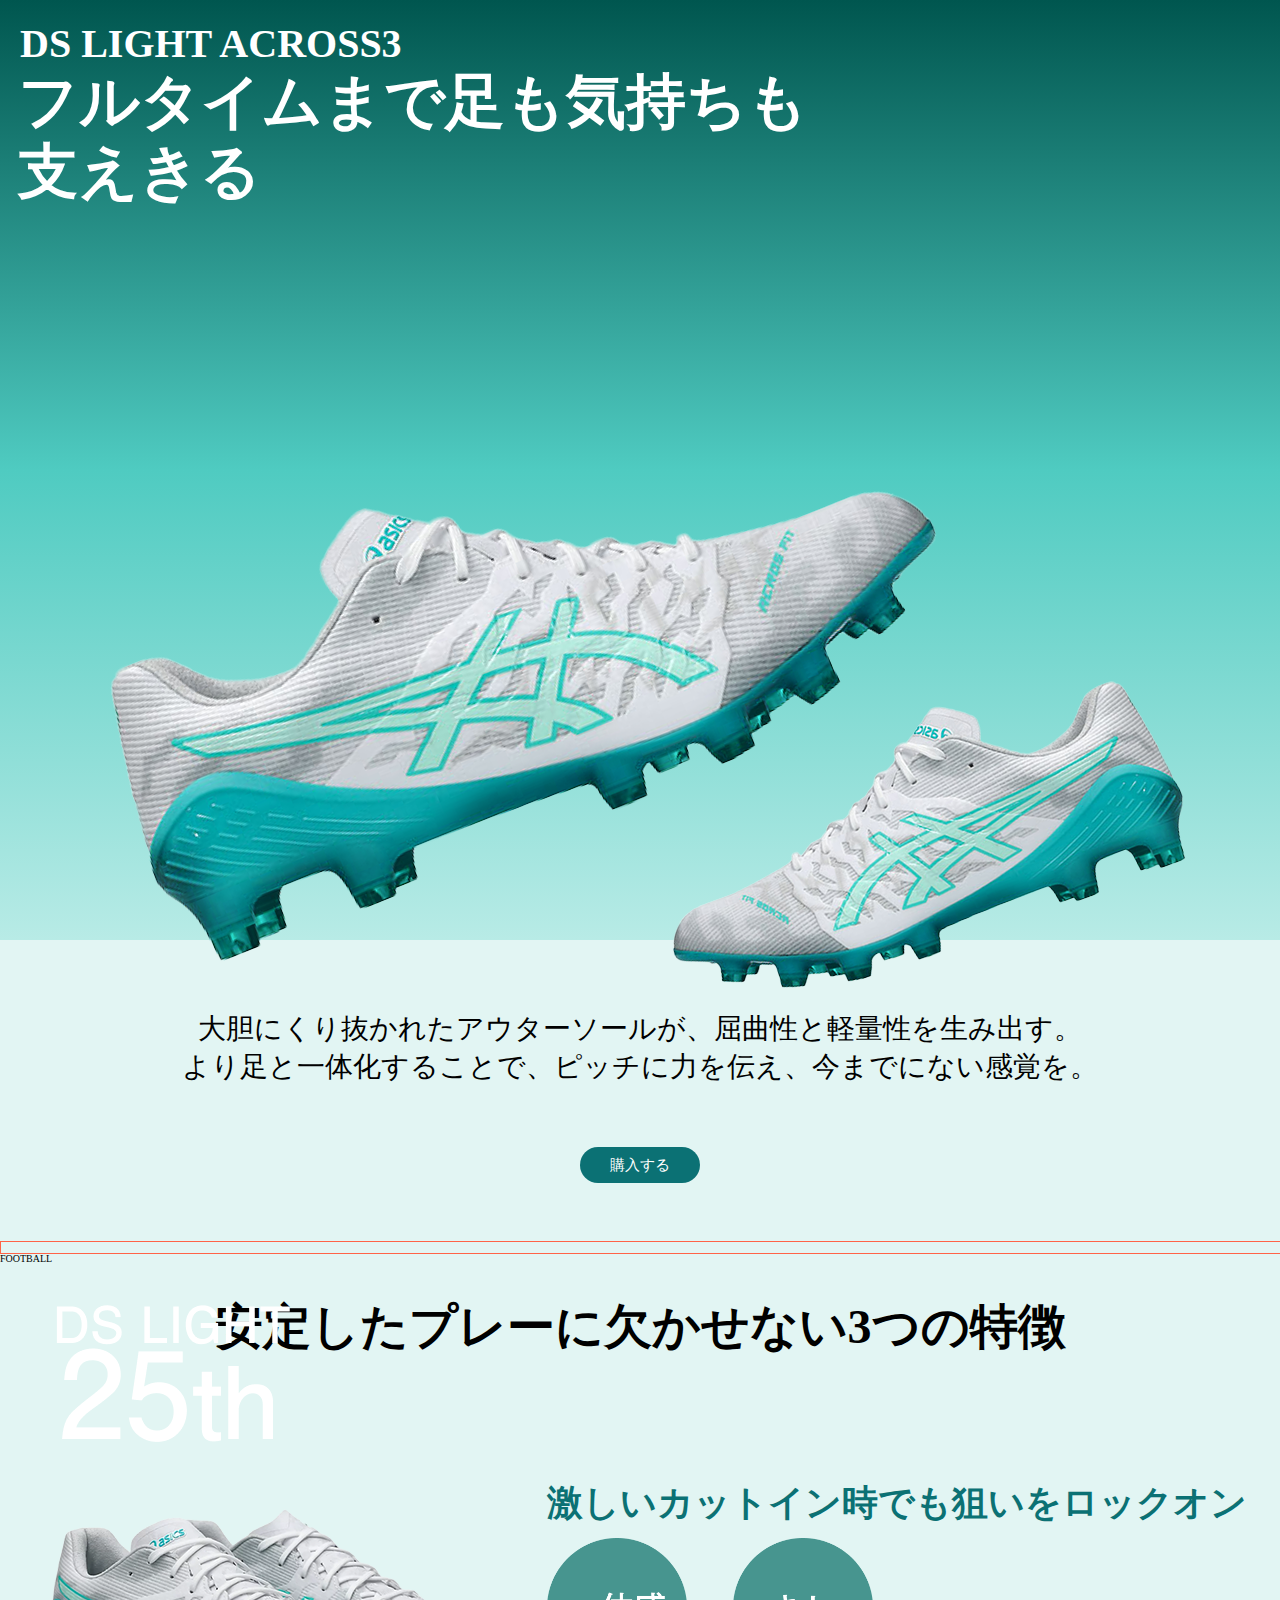
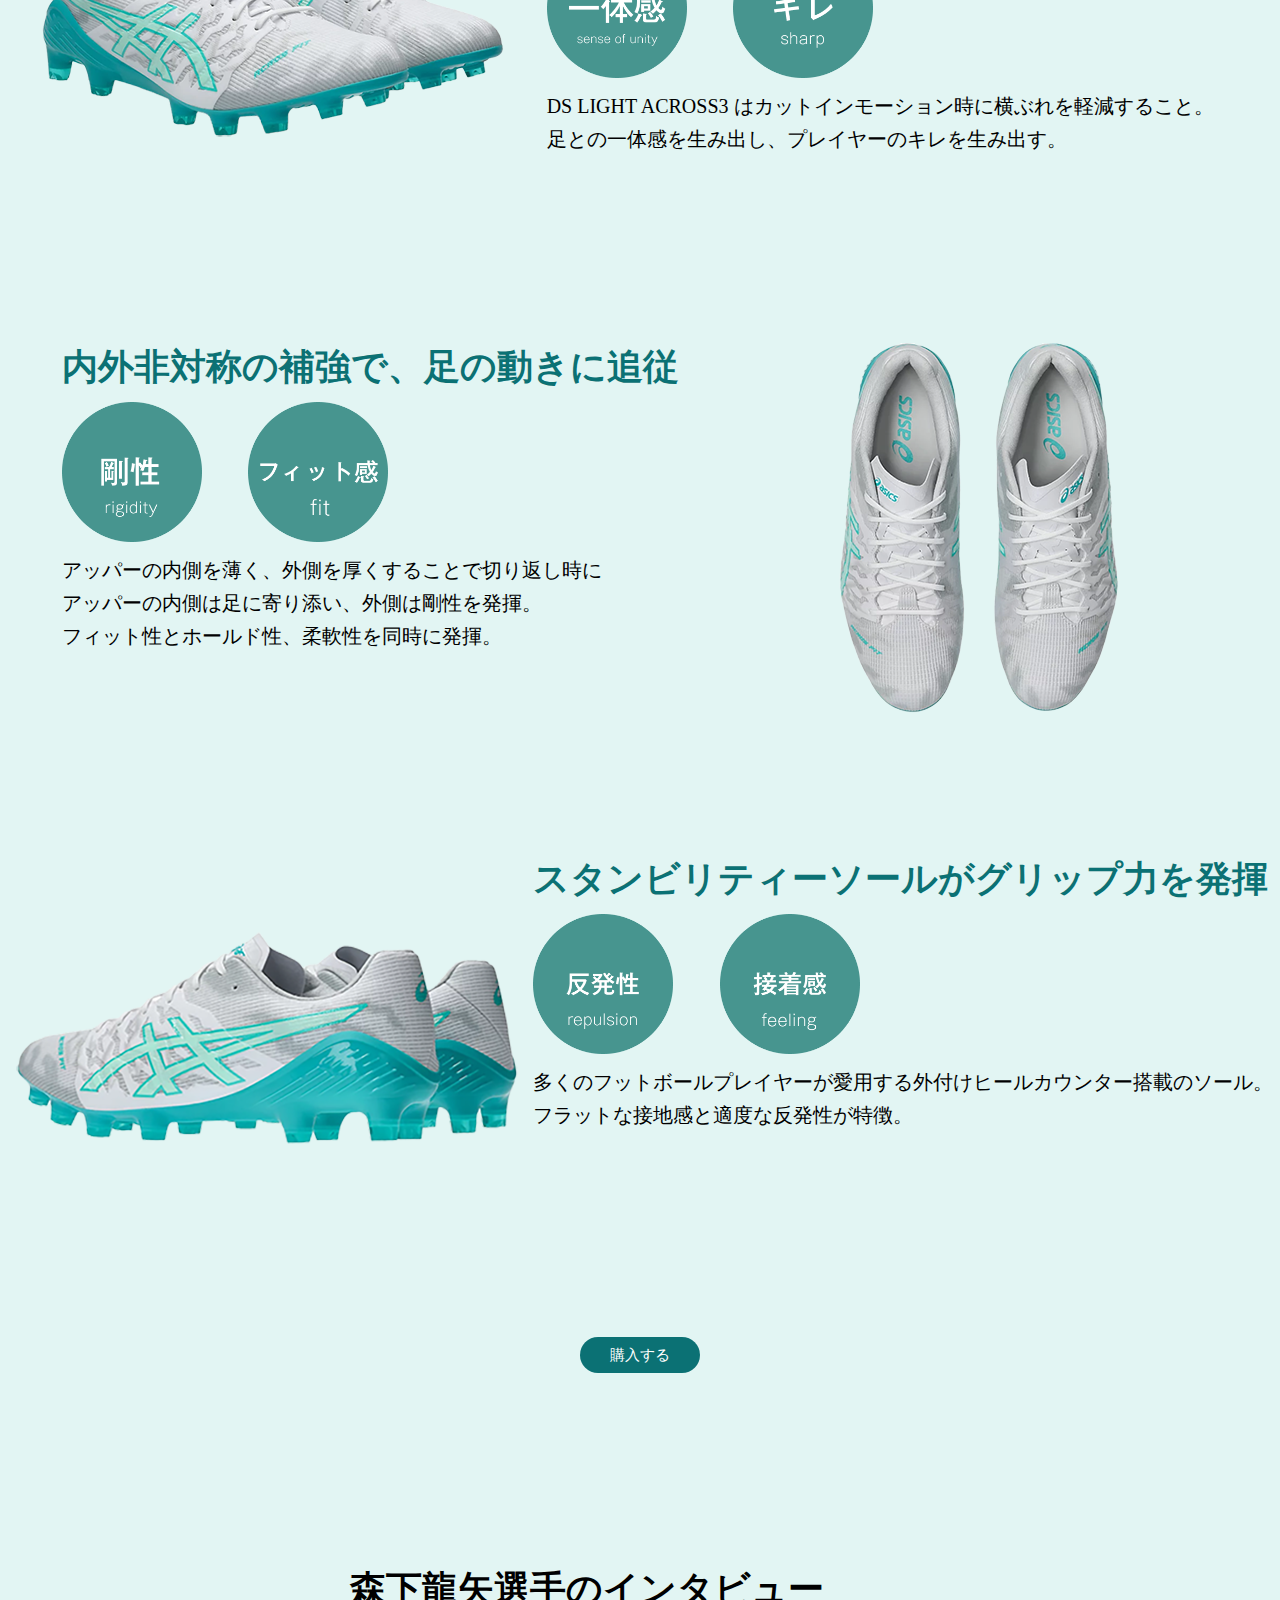
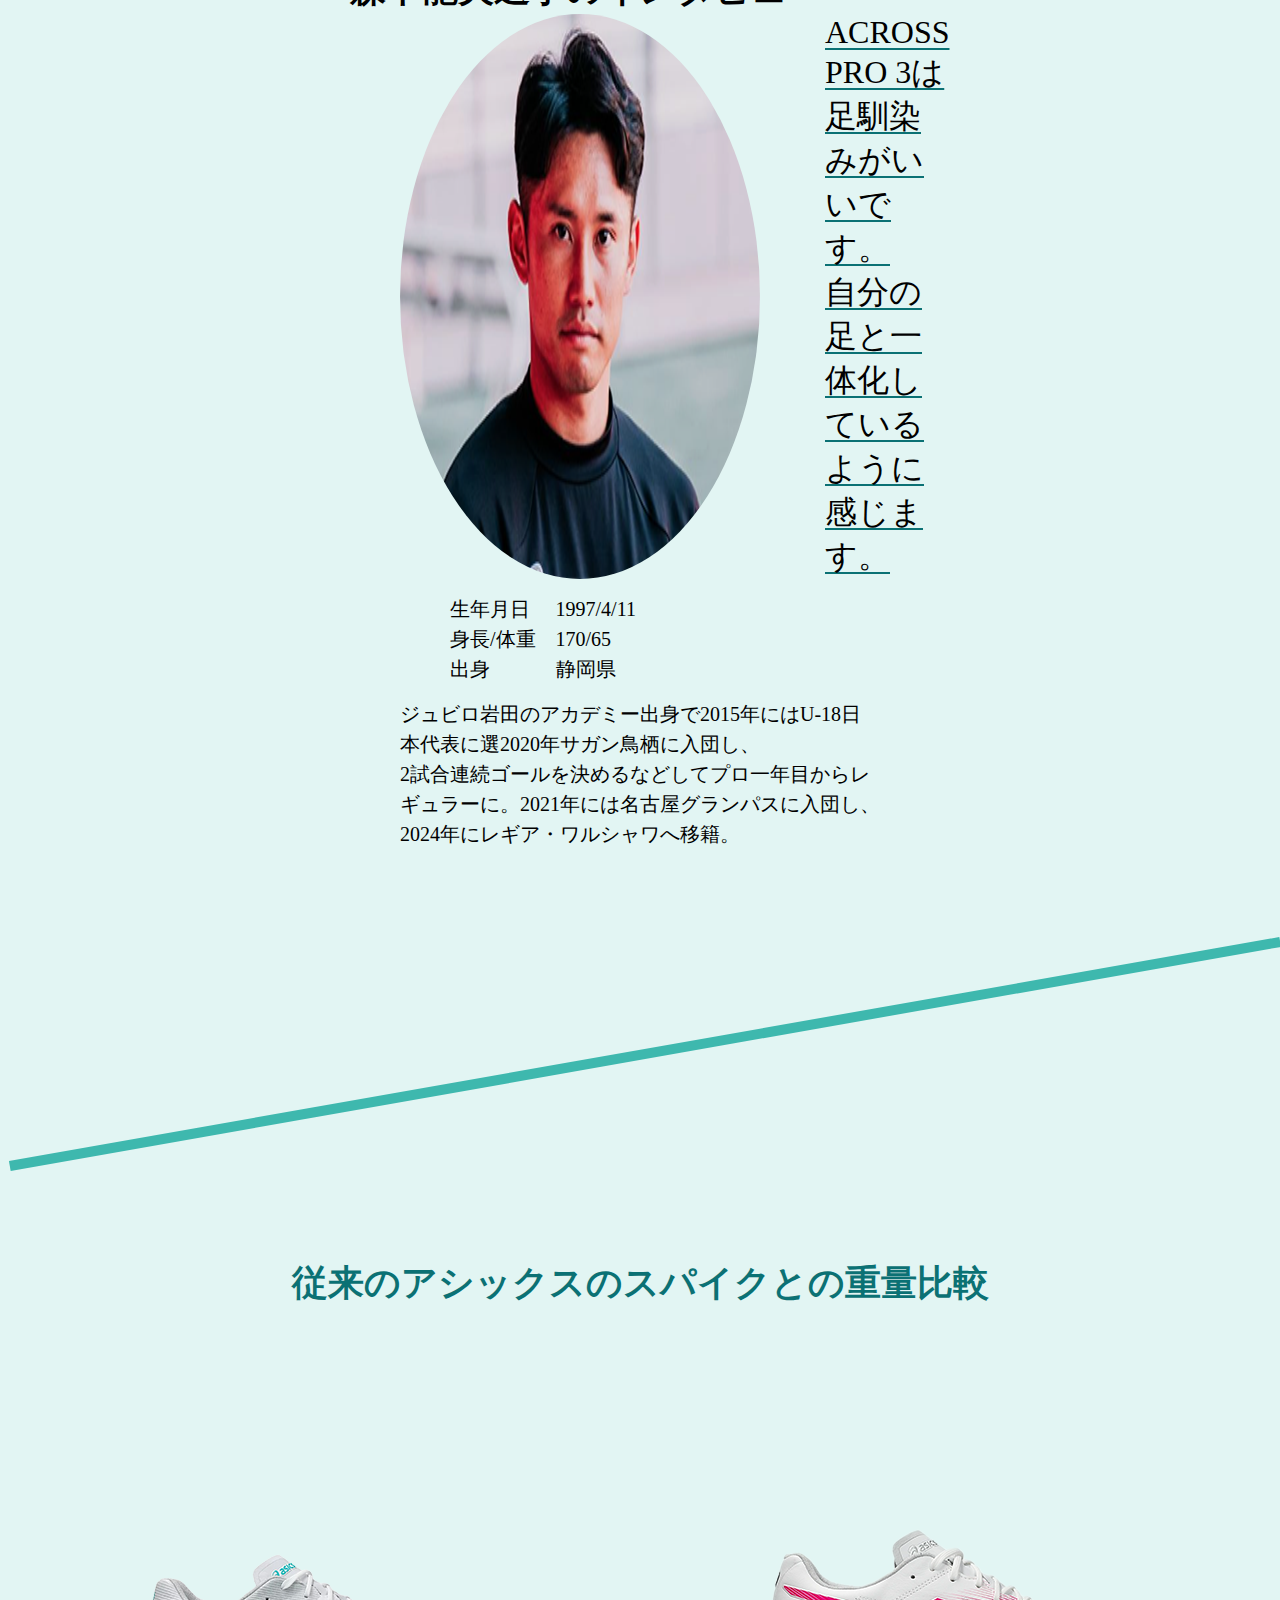
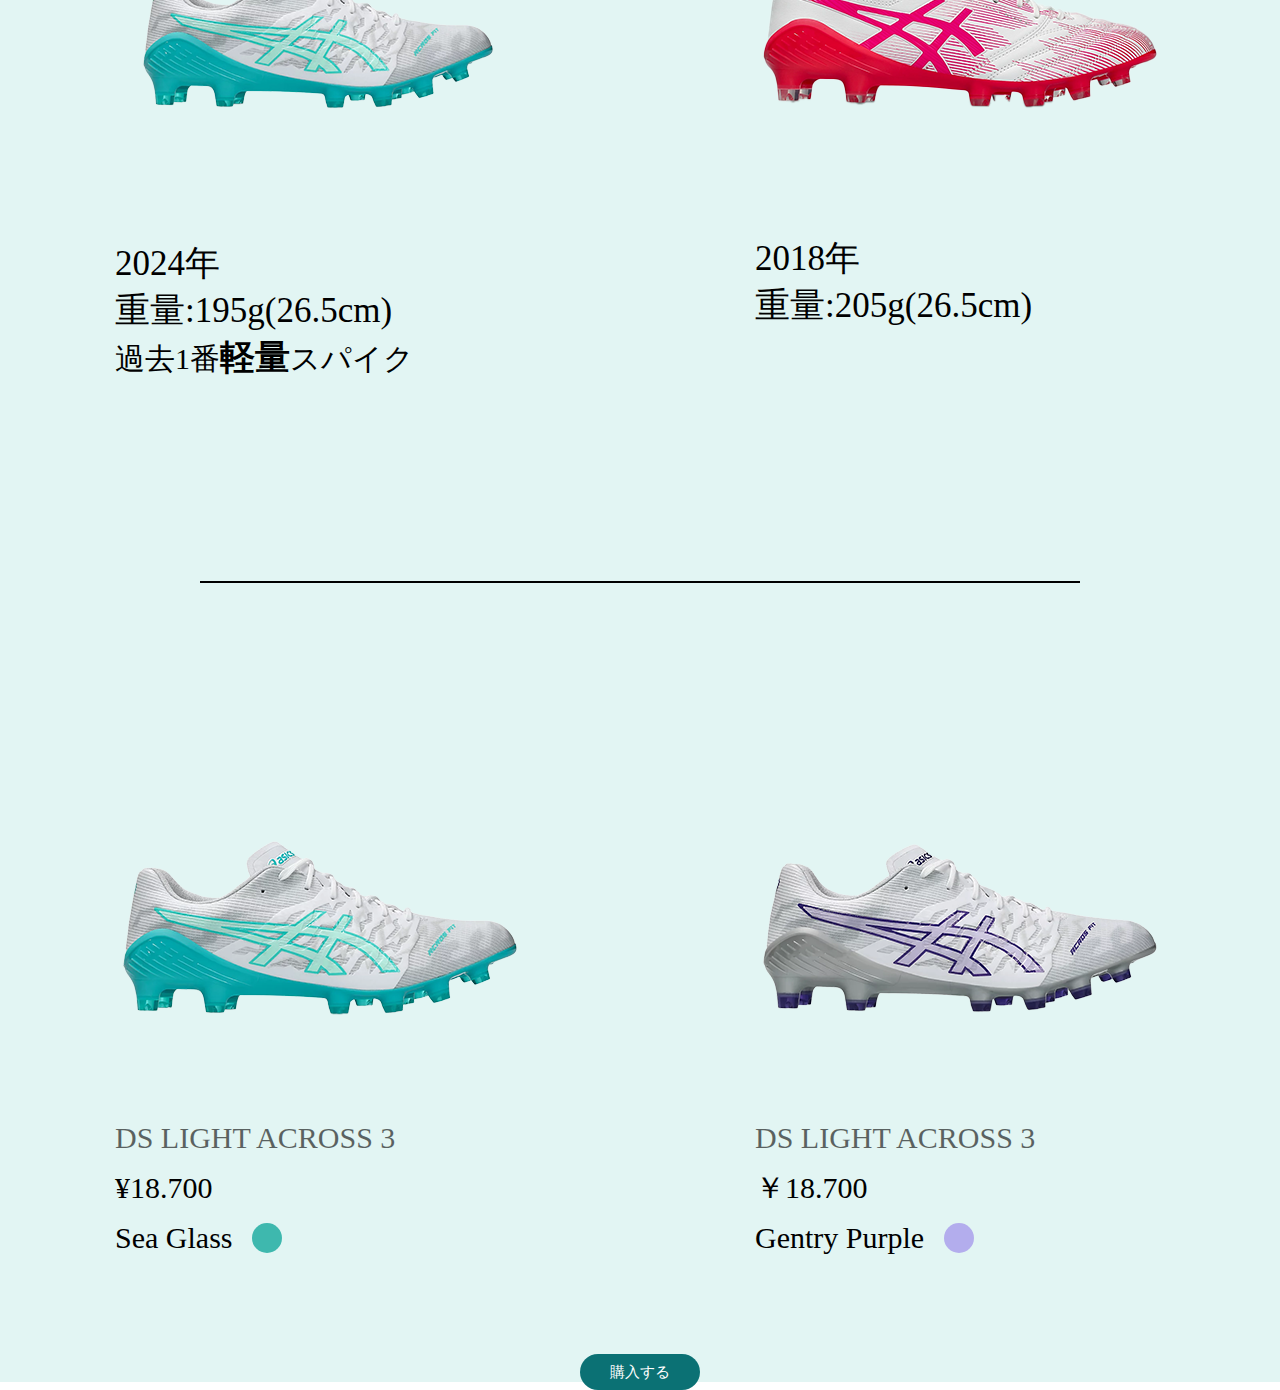
==== commit 6f9e6413: "LP途中" ====
--- a/LP.html
+++ b/LP.html
@@ -25,7 +25,7 @@
         <section class="explanation">
             <h1>大胆にくり抜かれたアウターソールが、屈曲性と軽量性を生み出す。<br>
                 より足と一体化することで、ピッチに力を伝え、今までにない感覚を。</h1>
-                <div>
+                <div class="btn">
                     <button><a href="">購入する</a></button>
                 </div>
         </section>
@@ -72,7 +72,7 @@
             </div>
         </div>
 
-        <div>
+        <div class="btn">
             <button><a href="">購入する</a></button>
         </div>
 
@@ -147,6 +147,10 @@
                 </div>
             </div>
         </div>
+        <div class="btn">
+            <button><a href="">購入する</a></button>
+        </div>
+
 
 
     </section>
--- a/css/LP.css
+++ b/css/LP.css
@@ -5,6 +5,25 @@
 
 html{
     font-size: 62.5%;
+}
+
+button a{
+    font-size: 1.5rem;
+    color: #fff;
+    text-decoration: none;
+    background-color: #0B7174;
+    padding: 1rem 3rem;
+    border-radius: 3rem;
+}
+
+.btn button a:hover{
+    background-color: #4FCBC1;
+}
+
+.btn{
+    justify-content: center;
+    align-items: center;
+    text-align: center;
 }
 
 .center {
@@ -36,12 +55,13 @@
 }
 
 .top_img{
+    border: 1px solid tomato;
     transform: translate(-50%, -50%);
 }
 
 .logo{
     display: flex;
-    border: 1px solid tomato;
+    /* border: 1px solid tomato; */
 }
 
 .top>p{
@@ -152,7 +172,7 @@
 .repulsion_wrap{
     display: flex;
     justify-content: space-evenly;
-    margin-top: 15rem;
+    margin: 10rem auto;
 }
 
 .repulsion_txt{
@@ -303,6 +323,7 @@
 .merchandise_wrap{
     display: flex;
     justify-content: space-around;
+    margin-bottom: 10rem;
 }
 
 .sea_glass_spike{
